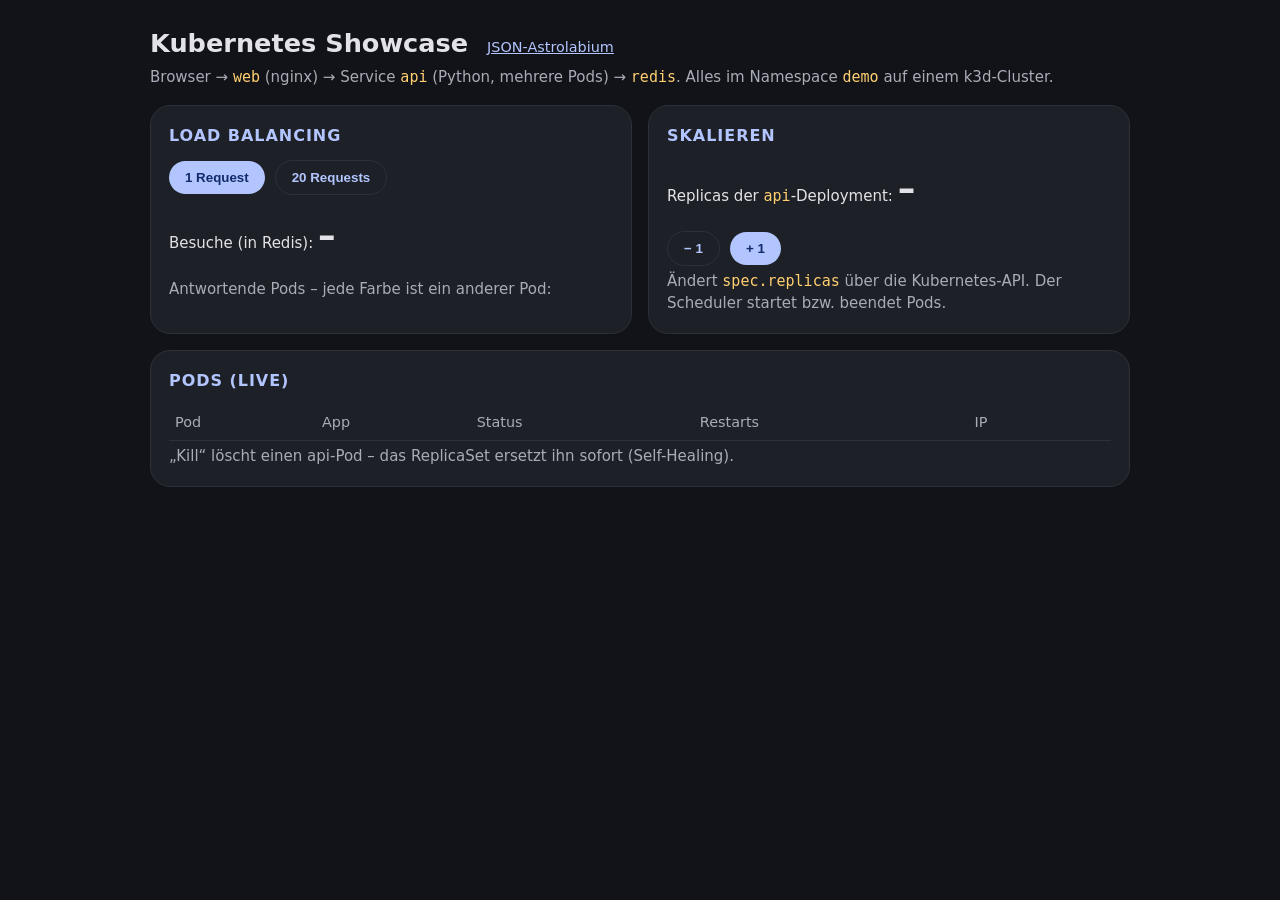
==== k8s/web/index.html @ a0110c1b "JSON-Astrolabium, plain-language docs and live deployment to k8s.celox.io - tree.html: JSON trees wi" ====
<!doctype html>
<html lang="de"><head><meta charset="utf-8"><meta name="viewport" content="width=device-width,initial-scale=1">
<title>K8s Showcase</title>
<link rel="icon" href="data:,">
<style>
:root{--bg:#111318;--card:#1d2026;--line:#2c3038;--text:#e3e2e9;--mut:#a9acb7;--pri:#b3c5ff;--ok:#7dd99b;--warn:#ffcf70;--bad:#ff8a80}
*{box-sizing:border-box}body{margin:0;background:var(--bg);color:var(--text);font:15px/1.5 system-ui,sans-serif;padding:24px 16px}
main{max-width:980px;margin:0 auto;display:grid;gap:16px}
h1{margin:0;font-size:1.6rem}p.sub{margin:4px 0 0;color:var(--mut)}
.card{background:var(--card);border:1px solid var(--line);border-radius:20px;padding:18px}
.card h2{margin:0 0 12px;font-size:1rem;color:var(--pri);text-transform:uppercase;letter-spacing:.06em}
.row{display:flex;gap:10px;flex-wrap:wrap;align-items:center}
button{background:var(--pri);color:#102a6b;border:0;border-radius:999px;padding:9px 16px;font-weight:600;cursor:pointer}
button.ghost{background:transparent;color:var(--pri);border:1px solid var(--line)}
button.kill{background:transparent;color:var(--bad);border:1px solid var(--line);padding:4px 10px;font-size:.8rem}
.big{font-size:2.2rem;font-weight:700;font-variant-numeric:tabular-nums}
table{width:100%;border-collapse:collapse;font-size:.9rem}td,th{text-align:left;padding:7px 6px;border-bottom:1px solid var(--line)}th{color:var(--mut);font-weight:500}
.dot{display:inline-block;width:9px;height:9px;border-radius:50%;margin-right:6px}
.hits{display:flex;gap:6px;flex-wrap:wrap}.hit{padding:3px 9px;border-radius:999px;font-size:.8rem;font-family:ui-monospace,monospace}
.grid2{display:grid;grid-template-columns:repeat(auto-fit,minmax(280px,1fr));gap:16px}
code{color:var(--warn)}
@media (prefers-reduced-motion:no-preference){tr{transition:opacity .3s}}
</style></head><body><main>
<header><h1>Kubernetes Showcase <a href="tree.html" style="font-size:.9rem;font-weight:500;color:var(--pri);margin-left:10px">JSON-Astrolabium</a></h1>
<p class="sub">Browser → <code>web</code> (nginx) → Service <code>api</code> (Python, mehrere Pods) → <code>redis</code>. Alles im Namespace <code>demo</code> auf einem k3d-Cluster.</p></header>

<div class="grid2">
<section class="card"><h2>Load Balancing</h2>
<div class="row"><button id="hello">1 Request</button><button class="ghost" id="burst">20 Requests</button></div>
<p>Besuche (in Redis): <span class="big" id="visits">–</span></p>
<p class="sub">Antwortende Pods – jede Farbe ist ein anderer Pod:</p><div class="hits" id="hits"></div></section>

<section class="card"><h2>Skalieren</h2>
<p>Replicas der <code>api</code>-Deployment: <span class="big" id="rep">–</span></p>
<div class="row"><button class="ghost" data-d="-1">− 1</button><button data-d="1">+ 1</button></div>
<p class="sub">Ändert <code>spec.replicas</code> über die Kubernetes-API. Der Scheduler startet bzw. beendet Pods.</p></section>
</div>

<section class="card"><h2>Pods (live)</h2>
<table><thead><tr><th>Pod</th><th>App</th><th>Status</th><th>Restarts</th><th>IP</th><th></th></tr></thead><tbody id="pods"></tbody></table>
<p class="sub">„Kill“ löscht einen api-Pod – das ReplicaSet ersetzt ihn sofort (Self-Healing).</p></section>
</main>
<script src="app.js"></script></body></html>
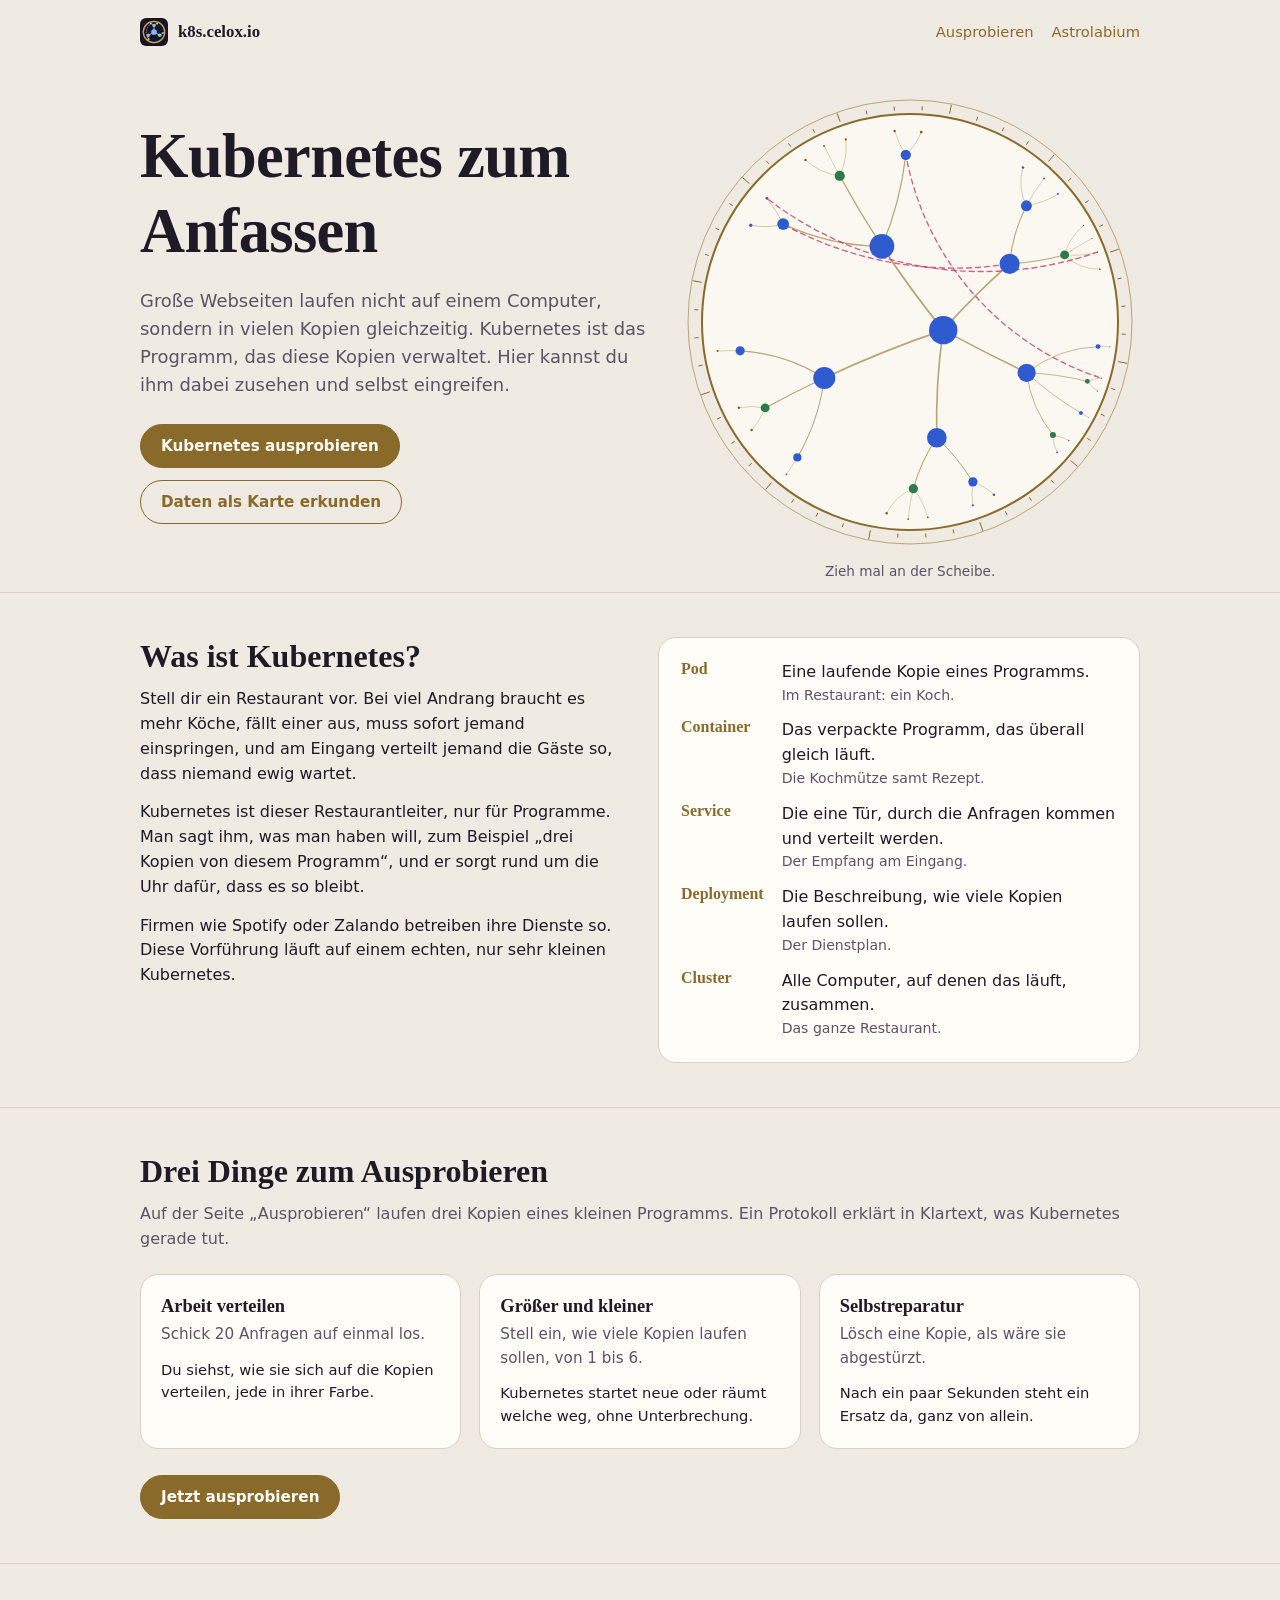
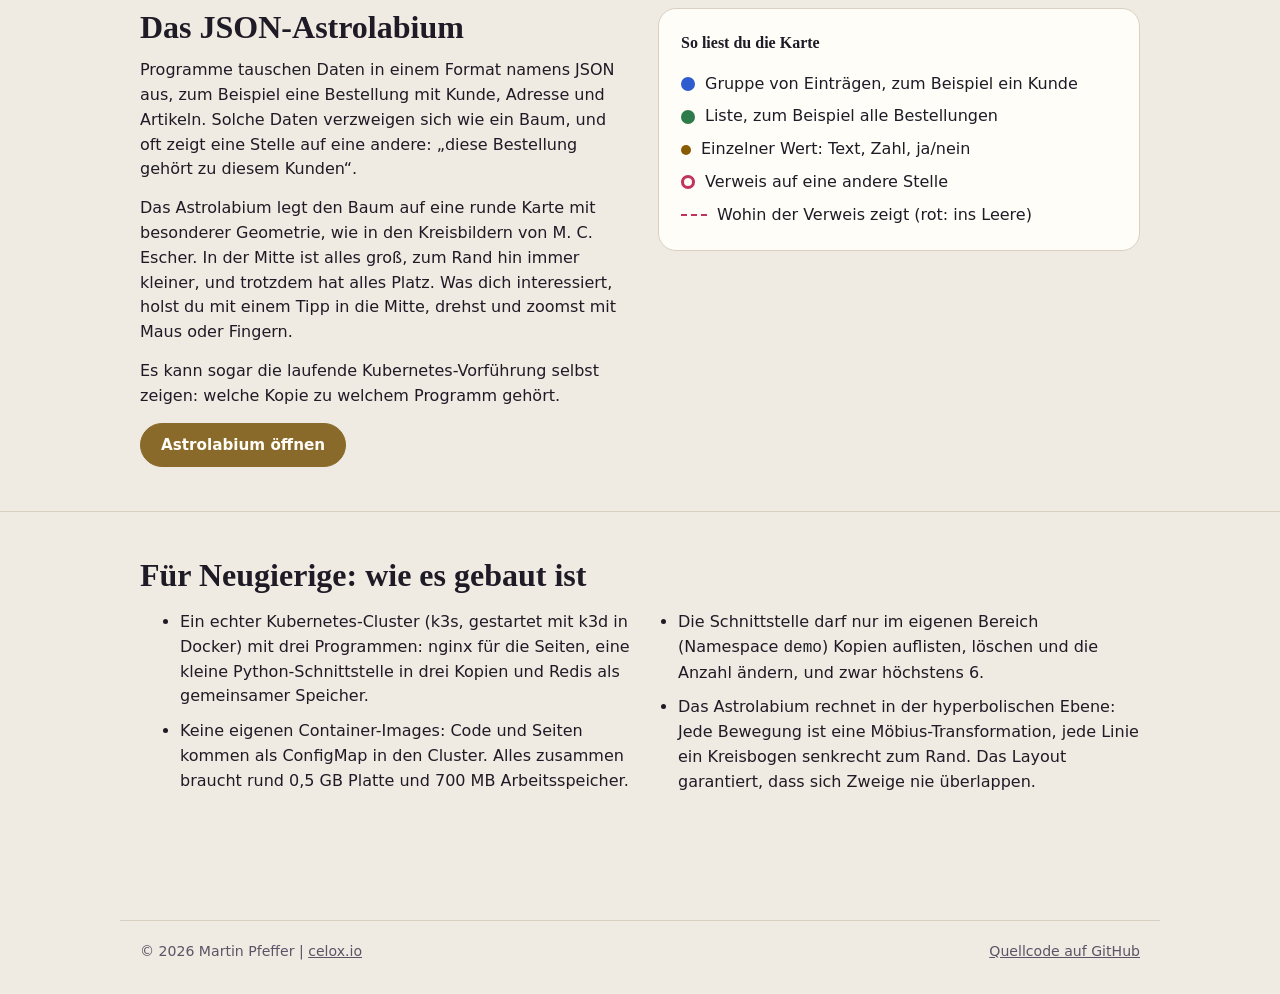
==== commit ddb6ec95: "Landing page, plain-language UI, favicon and Open Graph image - / is now an explanatory landing page" ====
--- a/k8s/web/index.html
+++ b/k8s/web/index.html
@@ -1,43 +1,152 @@
 <!doctype html>
 <html lang="de"><head><meta charset="utf-8"><meta name="viewport" content="width=device-width,initial-scale=1">
-<title>K8s Showcase</title>
-<link rel="icon" href="data:,">
+<title>Kubernetes zum Anfassen</title>
+<meta name="description" content="Zwei Vorführungen zum Ausprobieren: wie Kubernetes Programme verteilt, vergrößert und repariert, und wie man Datenstrukturen auf einer drehbaren Karte erkundet.">
+<meta name="robots" content="noindex, nofollow">
+<link rel="icon" href="favicon.svg" type="image/svg+xml"><link rel="icon" href="favicon-32.png" sizes="32x32"><link rel="apple-touch-icon" href="apple-touch-icon.png">
+<meta name="theme-color" content="#181522">
+<meta property="og:type" content="website">
+<meta property="og:url" content="https://k8s.celox.io/">
+<meta property="og:title" content="Kubernetes zum Anfassen">
+<meta property="og:description" content="Programme verteilen, vergrößern und reparieren lassen – live ausprobieren. Dazu: JSON-Daten als drehbare hyperbolische Karte.">
+<meta property="og:image" content="https://k8s.celox.io/og.jpg">
+<meta property="og:image:width" content="1200"><meta property="og:image:height" content="630">
+<meta property="og:image:alt" content="Eine nachtblaue Scheibe mit Messingring, auf der sich ein verzweigter Baum zum Rand hin verkleinert. Daneben der Titel Kubernetes zum Anfassen.">
+<meta property="og:locale" content="de_DE">
+<meta name="twitter:card" content="summary_large_image">
+<meta name="twitter:title" content="Kubernetes zum Anfassen">
+<meta name="twitter:description" content="Programme verteilen, vergrößern und reparieren lassen – live ausprobieren.">
+<meta name="twitter:image" content="https://k8s.celox.io/og.jpg">
+<link rel="stylesheet" href="site.css">
 <style>
-:root{--bg:#111318;--card:#1d2026;--line:#2c3038;--text:#e3e2e9;--mut:#a9acb7;--pri:#b3c5ff;--ok:#7dd99b;--warn:#ffcf70;--bad:#ff8a80}
-*{box-sizing:border-box}body{margin:0;background:var(--bg);color:var(--text);font:15px/1.5 system-ui,sans-serif;padding:24px 16px}
-main{max-width:980px;margin:0 auto;display:grid;gap:16px}
-h1{margin:0;font-size:1.6rem}p.sub{margin:4px 0 0;color:var(--mut)}
-.card{background:var(--card);border:1px solid var(--line);border-radius:20px;padding:18px}
-.card h2{margin:0 0 12px;font-size:1rem;color:var(--pri);text-transform:uppercase;letter-spacing:.06em}
-.row{display:flex;gap:10px;flex-wrap:wrap;align-items:center}
-button{background:var(--pri);color:#102a6b;border:0;border-radius:999px;padding:9px 16px;font-weight:600;cursor:pointer}
-button.ghost{background:transparent;color:var(--pri);border:1px solid var(--line)}
-button.kill{background:transparent;color:var(--bad);border:1px solid var(--line);padding:4px 10px;font-size:.8rem}
-.big{font-size:2.2rem;font-weight:700;font-variant-numeric:tabular-nums}
-table{width:100%;border-collapse:collapse;font-size:.9rem}td,th{text-align:left;padding:7px 6px;border-bottom:1px solid var(--line)}th{color:var(--mut);font-weight:500}
-.dot{display:inline-block;width:9px;height:9px;border-radius:50%;margin-right:6px}
-.hits{display:flex;gap:6px;flex-wrap:wrap}.hit{padding:3px 9px;border-radius:999px;font-size:.8rem;font-family:ui-monospace,monospace}
-.grid2{display:grid;grid-template-columns:repeat(auto-fit,minmax(280px,1fr));gap:16px}
-code{color:var(--warn)}
-@media (prefers-reduced-motion:no-preference){tr{transition:opacity .3s}}
-</style></head><body><main>
-<header><h1>Kubernetes Showcase <a href="tree.html" style="font-size:.9rem;font-weight:500;color:var(--pri);margin-left:10px">JSON-Astrolabium</a></h1>
-<p class="sub">Browser → <code>web</code> (nginx) → Service <code>api</code> (Python, mehrere Pods) → <code>redis</code>. Alles im Namespace <code>demo</code> auf einem k3d-Cluster.</p></header>
+.wrap{max-width:1040px;margin:0 auto;padding:0 20px}
+.bar{display:flex;justify-content:space-between;align-items:center;padding:18px 0;gap:16px}
+.mark{display:flex;align-items:center;gap:10px;font:600 1.05rem var(--serif);color:var(--ink);text-decoration:none}
+.mark img{width:28px;height:28px}
+.bar nav{display:flex;gap:18px;font-size:.92rem}.bar nav a{text-decoration:none}
+.hero{display:grid;grid-template-columns:1.05fr .95fr;gap:32px;align-items:center;padding:28px 0 40px}
+.hero h1{font-size:clamp(2.3rem,6vw,3.9rem);letter-spacing:-.01em}
+.hero p{font-size:1.12rem;color:var(--ink-mut);max-width:34em;margin:18px 0 26px}
+.ctas{display:flex;flex-wrap:wrap;gap:12px}
+.stage{position:relative;aspect-ratio:1;width:100%;max-width:460px;justify-self:center}
+#disk{width:100%;height:100%;touch-action:none;cursor:grab;display:block}
+#disk:active{cursor:grabbing}
+.stage figcaption{position:absolute;left:0;right:0;bottom:-30px;text-align:center;font-size:.85rem;color:var(--ink-mut)}
+section{padding:44px 0;border-top:1px solid var(--line)}
+section h2{font-size:clamp(1.5rem,3.4vw,2rem);margin-bottom:12px}
+.two{display:grid;grid-template-columns:1fr 1fr;gap:36px;align-items:start}
+.prose p{margin:0 0 14px;max-width:36em}
+.gloss{display:grid;grid-template-columns:auto 1fr;gap:12px 18px;margin:0;padding:22px;background:var(--card);border:1px solid var(--line);border-radius:18px}
+.gloss dt{font:600 1rem var(--serif);color:var(--brass)}
+.gloss dd{margin:0;color:var(--ink)}
+.gloss dd small{display:block;color:var(--ink-mut);font-size:.88rem}
+.tries{display:grid;grid-template-columns:repeat(3,1fr);gap:18px;margin:22px 0 26px}
+.try{padding:20px;border:1px solid var(--line);border-radius:18px;background:var(--card)}
+.try h3{font-size:1.15rem;margin-bottom:6px}
+.try p{margin:0;color:var(--ink-mut);font-size:.95rem}
+.try .see{display:block;margin-top:12px;color:var(--ink);font-size:.92rem}
+.legend{list-style:none;margin:16px 0 0;padding:0;display:grid;gap:8px}
+.legend li{display:flex;gap:10px;align-items:center}
+.sw{width:14px;height:14px;border-radius:50%;flex:none}
+.sw.ring{background:none;border:3px solid var(--ref)}
+.sw.dash{width:26px;height:0;border-radius:0;border-top:2px dashed var(--ref)}
+.tech{columns:2 280px;column-gap:36px}
+.tech li{margin:0 0 10px;break-inside:avoid}
+@media (max-width:820px){
+  .hero{grid-template-columns:1fr;padding-top:8px}
+  .stage{max-width:340px;margin-bottom:28px}
+  .two{grid-template-columns:1fr}
+  .tries{grid-template-columns:1fr}
+}
+</style></head><body>
+<div class="wrap">
+  <header class="bar">
+    <a class="mark" href="./"><img src="favicon.svg" alt="">k8s.celox.io</a>
+    <nav><a href="cluster.html">Ausprobieren</a><a href="tree.html">Astrolabium</a></nav>
+  </header>
 
-<div class="grid2">
-<section class="card"><h2>Load Balancing</h2>
-<div class="row"><button id="hello">1 Request</button><button class="ghost" id="burst">20 Requests</button></div>
-<p>Besuche (in Redis): <span class="big" id="visits">–</span></p>
-<p class="sub">Antwortende Pods – jede Farbe ist ein anderer Pod:</p><div class="hits" id="hits"></div></section>
-
-<section class="card"><h2>Skalieren</h2>
-<p>Replicas der <code>api</code>-Deployment: <span class="big" id="rep">–</span></p>
-<div class="row"><button class="ghost" data-d="-1">− 1</button><button data-d="1">+ 1</button></div>
-<p class="sub">Ändert <code>spec.replicas</code> über die Kubernetes-API. Der Scheduler startet bzw. beendet Pods.</p></section>
+  <div class="hero">
+    <div>
+      <h1>Kubernetes zum Anfassen</h1>
+      <p>Große Webseiten laufen nicht auf einem Computer, sondern in vielen Kopien gleichzeitig. Kubernetes ist das Programm, das diese Kopien verwaltet. Hier kannst du ihm dabei zusehen und selbst eingreifen.</p>
+      <div class="ctas">
+        <a class="btn" href="cluster.html">Kubernetes ausprobieren</a>
+        <a class="btn ghost" href="tree.html">Daten als Karte erkunden</a>
+      </div>
+    </div>
+    <figure class="stage" style="margin:0">
+      <canvas id="disk" aria-label="Kleine Vorschau des JSON-Astrolabiums. Mit Maus oder Finger ziehen verschiebt die Karte."></canvas>
+      <figcaption>Zieh mal an der Scheibe.</figcaption>
+    </figure>
+  </div>
 </div>
 
-<section class="card"><h2>Pods (live)</h2>
-<table><thead><tr><th>Pod</th><th>App</th><th>Status</th><th>Restarts</th><th>IP</th><th></th></tr></thead><tbody id="pods"></tbody></table>
-<p class="sub">„Kill“ löscht einen api-Pod – das ReplicaSet ersetzt ihn sofort (Self-Healing).</p></section>
-</main>
-<script src="app.js"></script></body></html>
+<section>
+  <div class="wrap two">
+    <div class="prose">
+      <h2>Was ist Kubernetes?</h2>
+      <p>Stell dir ein Restaurant vor. Bei viel Andrang braucht es mehr Köche, fällt einer aus, muss sofort jemand einspringen, und am Eingang verteilt jemand die Gäste so, dass niemand ewig wartet.</p>
+      <p>Kubernetes ist dieser Restaurantleiter, nur für Programme. Man sagt ihm, was man haben will, zum Beispiel „drei Kopien von diesem Programm“, und er sorgt rund um die Uhr dafür, dass es so bleibt.</p>
+      <p>Firmen wie Spotify oder Zalando betreiben ihre Dienste so. Diese Vorführung läuft auf einem echten, nur sehr kleinen Kubernetes.</p>
+    </div>
+    <dl class="gloss">
+      <dt>Pod</dt><dd>Eine laufende Kopie eines Programms.<small>Im Restaurant: ein Koch.</small></dd>
+      <dt>Container</dt><dd>Das verpackte Programm, das überall gleich läuft.<small>Die Kochmütze samt Rezept.</small></dd>
+      <dt>Service</dt><dd>Die eine Tür, durch die Anfragen kommen und verteilt werden.<small>Der Empfang am Eingang.</small></dd>
+      <dt>Deployment</dt><dd>Die Beschreibung, wie viele Kopien laufen sollen.<small>Der Dienstplan.</small></dd>
+      <dt>Cluster</dt><dd>Alle Computer, auf denen das läuft, zusammen.<small>Das ganze Restaurant.</small></dd>
+    </dl>
+  </div>
+</section>
+
+<section>
+  <div class="wrap">
+    <h2>Drei Dinge zum Ausprobieren</h2>
+    <p class="prose" style="margin:0;color:var(--ink-mut)">Auf der Seite „Ausprobieren“ laufen drei Kopien eines kleinen Programms. Ein Protokoll erklärt in Klartext, was Kubernetes gerade tut.</p>
+    <div class="tries">
+      <div class="try"><h3>Arbeit verteilen</h3><p>Schick 20 Anfragen auf einmal los.</p><span class="see">Du siehst, wie sie sich auf die Kopien verteilen, jede in ihrer Farbe.</span></div>
+      <div class="try"><h3>Größer und kleiner</h3><p>Stell ein, wie viele Kopien laufen sollen, von 1 bis 6.</p><span class="see">Kubernetes startet neue oder räumt welche weg, ohne Unterbrechung.</span></div>
+      <div class="try"><h3>Selbstreparatur</h3><p>Lösch eine Kopie, als wäre sie abgestürzt.</p><span class="see">Nach ein paar Sekunden steht ein Ersatz da, ganz von allein.</span></div>
+    </div>
+    <a class="btn" href="cluster.html">Jetzt ausprobieren</a>
+  </div>
+</section>
+
+<section>
+  <div class="wrap two">
+    <div class="prose">
+      <h2>Das JSON-Astrolabium</h2>
+      <p>Programme tauschen Daten in einem Format namens JSON aus, zum Beispiel eine Bestellung mit Kunde, Adresse und Artikeln. Solche Daten verzweigen sich wie ein Baum, und oft zeigt eine Stelle auf eine andere: „diese Bestellung gehört zu diesem Kunden“.</p>
+      <p>Das Astrolabium legt den Baum auf eine runde Karte mit besonderer Geometrie, wie in den Kreisbildern von M. C. Escher. In der Mitte ist alles groß, zum Rand hin immer kleiner, und trotzdem hat alles Platz. Was dich interessiert, holst du mit einem Tipp in die Mitte, drehst und zoomst mit Maus oder Fingern.</p>
+      <p>Es kann sogar die laufende Kubernetes-Vorführung selbst zeigen: welche Kopie zu welchem Programm gehört.</p>
+      <a class="btn" href="tree.html">Astrolabium öffnen</a>
+    </div>
+    <div class="gloss" style="display:block">
+      <b style="font-family:var(--serif)">So liest du die Karte</b>
+      <ul class="legend">
+        <li><span class="sw" style="background:var(--pod1)"></span>Gruppe von Einträgen, zum Beispiel ein Kunde</li>
+        <li><span class="sw" style="background:var(--pod2)"></span>Liste, zum Beispiel alle Bestellungen</li>
+        <li><span class="sw" style="background:var(--pod3);width:10px;height:10px"></span>Einzelner Wert: Text, Zahl, ja/nein</li>
+        <li><span class="sw ring"></span>Verweis auf eine andere Stelle</li>
+        <li><span class="sw dash"></span>Wohin der Verweis zeigt (rot: ins Leere)</li>
+      </ul>
+    </div>
+  </div>
+</section>
+
+<section>
+  <div class="wrap">
+    <h2>Für Neugierige: wie es gebaut ist</h2>
+    <ul class="tech prose">
+      <li>Ein echter Kubernetes-Cluster (k3s, gestartet mit k3d in Docker) mit drei Programmen: nginx für die Seiten, eine kleine Python-Schnittstelle in drei Kopien und Redis als gemeinsamer Speicher.</li>
+      <li>Keine eigenen Container-Images: Code und Seiten kommen als ConfigMap in den Cluster. Alles zusammen braucht rund 0,5 GB Platte und 700 MB Arbeitsspeicher.</li>
+      <li>Die Schnittstelle darf nur im eigenen Bereich (Namespace <code>demo</code>) Kopien auflisten, löschen und die Anzahl ändern, und zwar höchstens 6.</li>
+      <li>Das Astrolabium rechnet in der hyperbolischen Ebene: Jede Bewegung ist eine Möbius-Transformation, jede Linie ein Kreisbogen senkrecht zum Rand. Das Layout garantiert, dass sich Zweige nie überlappen.</li>
+    </ul>
+  </div>
+</section>
+
+<footer class="foot"><span>© 2026 Martin Pfeffer | <a href="https://celox.io">celox.io</a></span><a href="https://github.com/pepperonas/k8s-showcase">Quellcode auf GitHub</a></footer>
+<script src="hyper.js"></script>
+<script src="landing.js"></script>
+</body></html>
--- a/k8s/web/site.css
+++ b/k8s/web/site.css
@@ -0,0 +1,32 @@
+/* Gemeinsame Gestalt fuer Startseite und Cluster-Seite: Messing auf Nachtblau,
+   dieselben Toene wie das JSON-Astrolabium. */
+:root{
+  --plane:#181522; --disk:#0e1a2c; --card:#211d2c; --line:#3a3446;
+  --brass:#c9a45c; --brass-dim:#7d6a45; --on-brass:#1a1408;
+  --ink:#ece6d8; --ink-mut:#b5ae9f;
+  --ok:#8fd3a8; --warn:#e8c47c; --bad:#f0839a; --ref:#f0839a;
+  --pod1:#8ab4f8; --pod2:#8fd3a8; --pod3:#e8c47c; --pod4:#f0839a; --pod5:#c6a0f6; --pod6:#7fd4d8;
+  --serif:"Iowan Old Style","Palatino Linotype",Palatino,"Book Antiqua",Georgia,serif;
+  --sans:system-ui,-apple-system,"Segoe UI",Roboto,sans-serif;
+  --mono:ui-monospace,Menlo,Consolas,monospace;
+}
+@media (prefers-color-scheme:light){:root{
+  --plane:#efeae2; --disk:#fbf8f1; --card:#fffdf8; --line:#d9d0c2;
+  --brass:#8a6a2a; --brass-dim:#b9a576; --on-brass:#fffdf8;
+  --ink:#1f1b26; --ink-mut:#5a5466;
+  --ok:#2d7a4a; --warn:#8a5a00; --bad:#c2335a; --ref:#c2335a;
+  --pod1:#2f5bd0; --pod2:#2d7a4a; --pod3:#8a5a00; --pod4:#c2335a; --pod5:#6b3fb5; --pod6:#1d7680;
+}}
+*{box-sizing:border-box}
+html{-webkit-text-size-adjust:100%}
+body{margin:0;background:var(--plane);color:var(--ink);font:16px/1.55 var(--sans)}
+a{color:var(--brass)}
+h1,h2,h3{font-family:var(--serif);font-weight:600;line-height:1.2;margin:0}
+.btn{display:inline-flex;align-items:center;gap:8px;min-height:44px;padding:10px 20px;border-radius:999px;border:1px solid var(--brass);
+  background:var(--brass);color:var(--on-brass);font:600 .95rem var(--sans);text-decoration:none;cursor:pointer}
+.btn.ghost{background:transparent;color:var(--brass)}
+.btn:hover{filter:brightness(1.08)}
+button:focus-visible,a:focus-visible{outline:2px solid var(--brass);outline-offset:3px}
+.foot{max-width:1040px;margin:56px auto 0;padding:20px 20px 32px;border-top:1px solid var(--line);color:var(--ink-mut);font-size:.88rem;
+  display:flex;flex-wrap:wrap;gap:8px 24px;justify-content:space-between}
+.foot a{color:var(--ink-mut)}
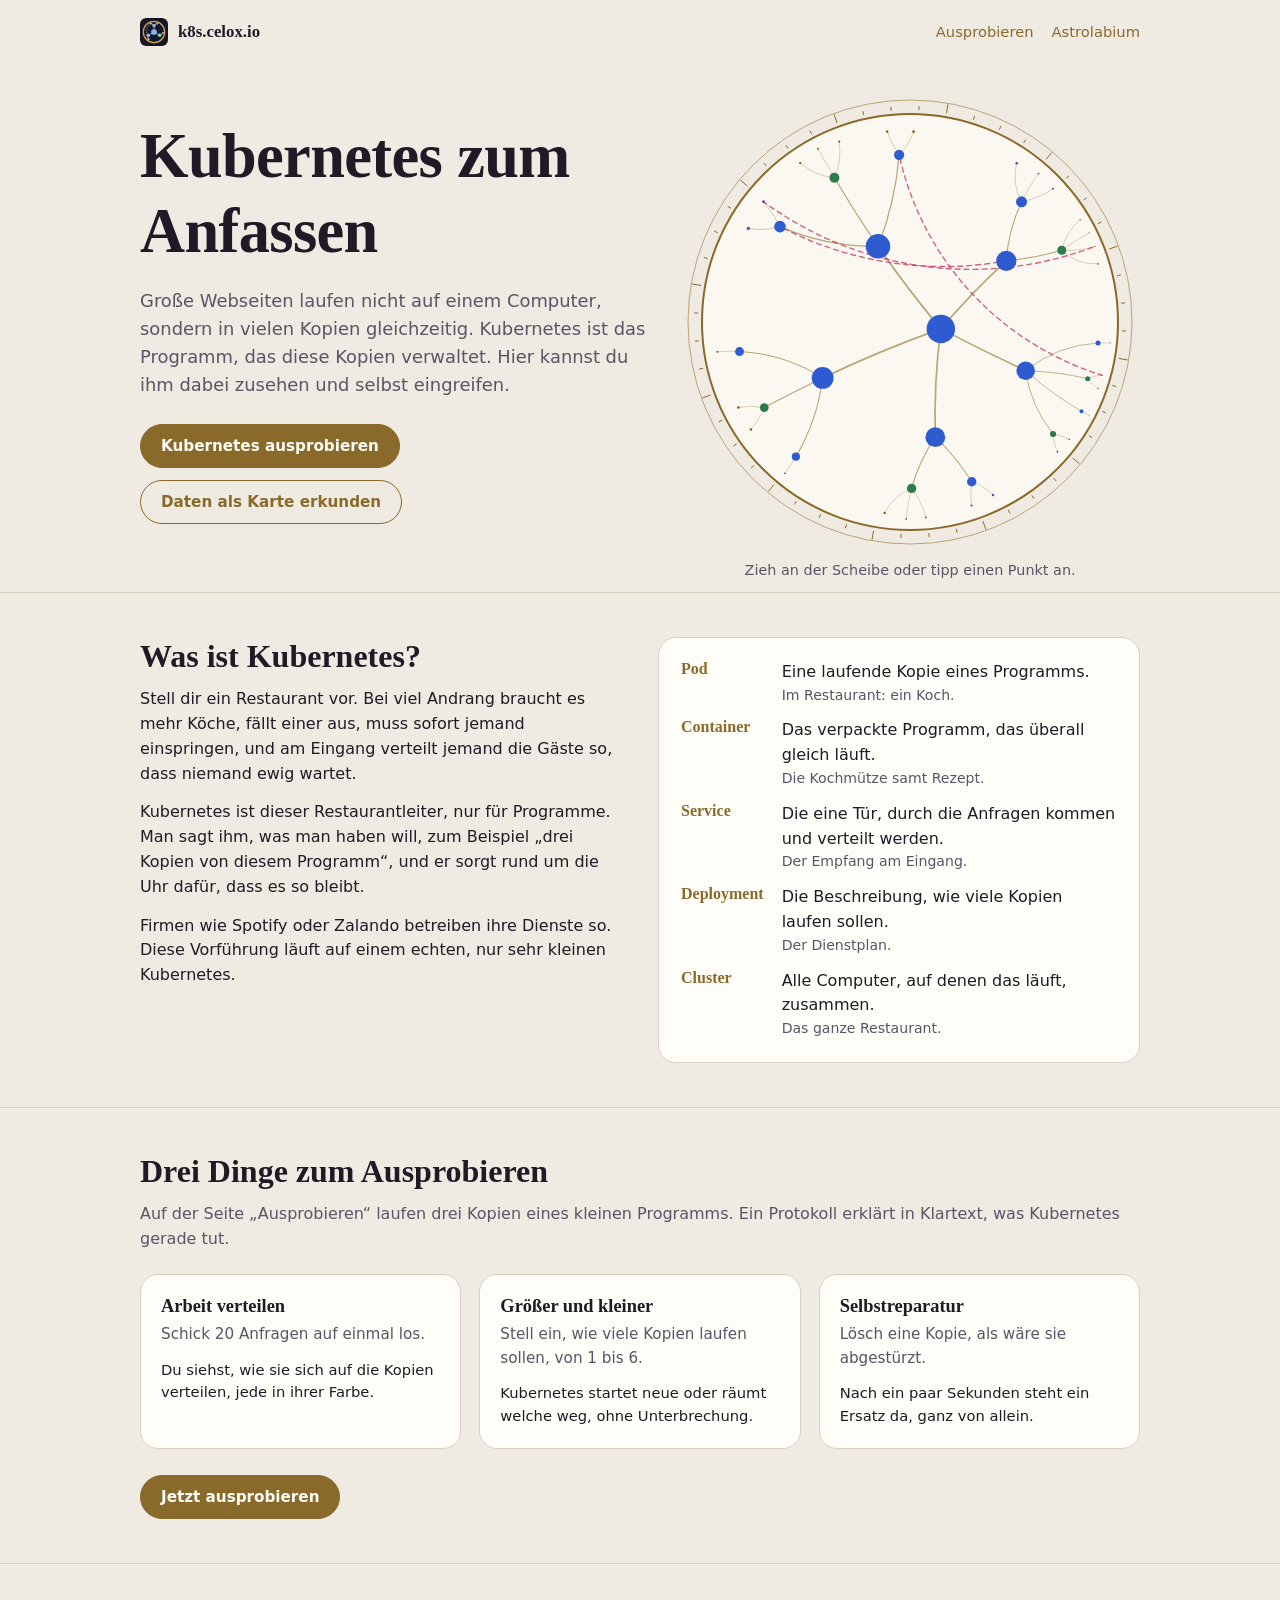
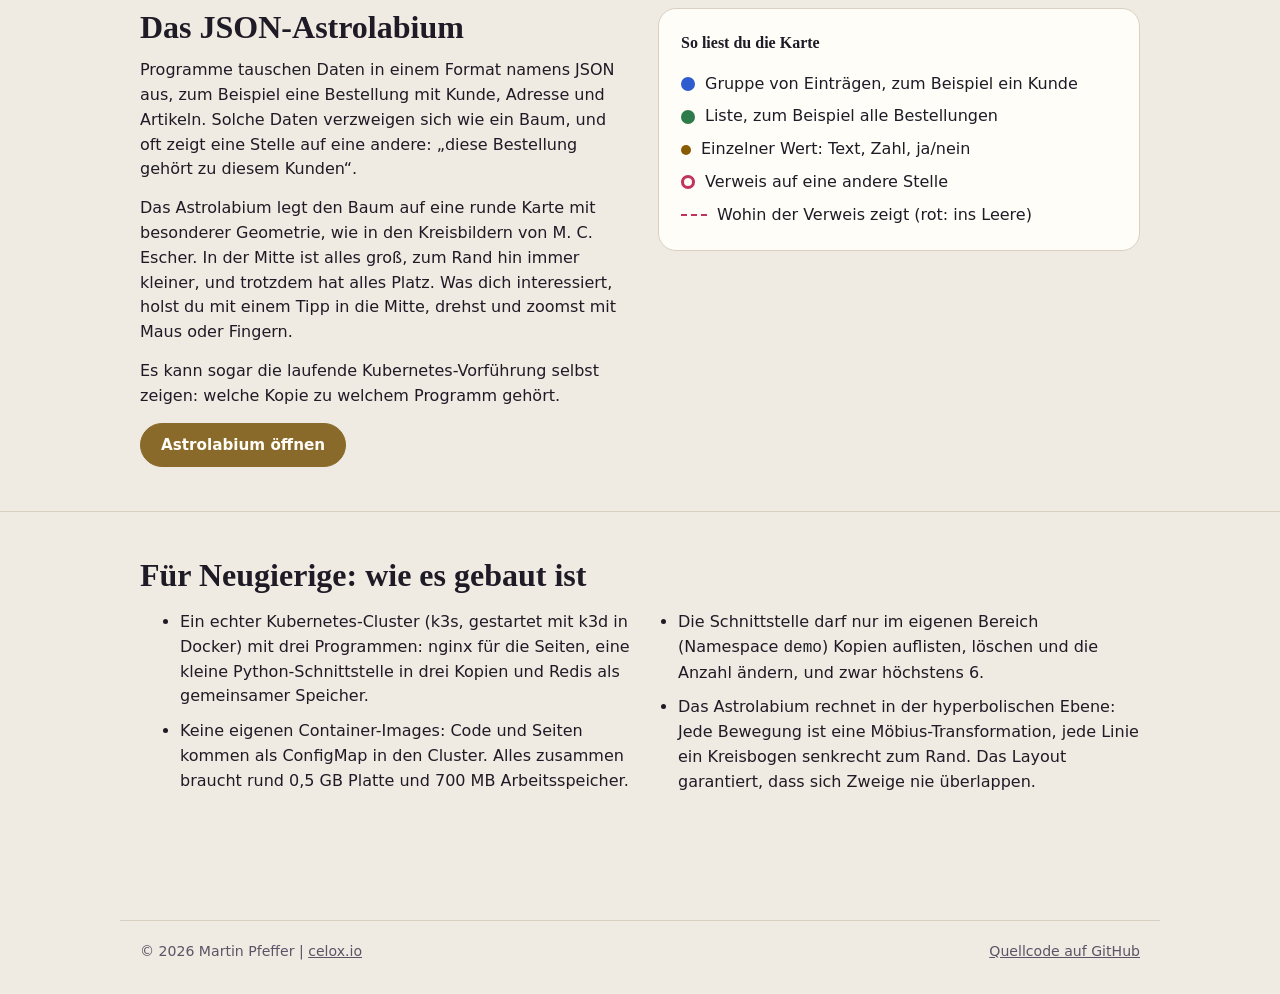
==== commit 9bf61e3a: "Astrolabium: readable labels without collisions, calmer references; interactive landing disk - label" ====
--- a/k8s/web/index.html
+++ b/k8s/web/index.html
@@ -31,7 +31,7 @@
 .stage{position:relative;aspect-ratio:1;width:100%;max-width:460px;justify-self:center}
 #disk{width:100%;height:100%;touch-action:none;cursor:grab;display:block}
 #disk:active{cursor:grabbing}
-.stage figcaption{position:absolute;left:0;right:0;bottom:-30px;text-align:center;font-size:.85rem;color:var(--ink-mut)}
+.stage figcaption{position:absolute;left:0;right:0;bottom:-30px;text-align:center;font-size:.9rem;color:var(--ink-mut);pointer-events:auto}
 section{padding:44px 0;border-top:1px solid var(--line)}
 section h2{font-size:clamp(1.5rem,3.4vw,2rem);margin-bottom:12px}
 .two{display:grid;grid-template-columns:1fr 1fr;gap:36px;align-items:start}
@@ -75,8 +75,8 @@
       </div>
     </div>
     <figure class="stage" style="margin:0">
-      <canvas id="disk" aria-label="Kleine Vorschau des JSON-Astrolabiums. Mit Maus oder Finger ziehen verschiebt die Karte."></canvas>
-      <figcaption>Zieh mal an der Scheibe.</figcaption>
+      <canvas id="disk" aria-label="Kleine Vorschau des JSON-Astrolabiums. Ziehen verschiebt die Karte, Antippen holt einen Punkt in die Mitte."></canvas>
+      <figcaption id="disk-caption">Zieh an der Scheibe oder tipp einen Punkt an.</figcaption>
     </figure>
   </div>
 </div>
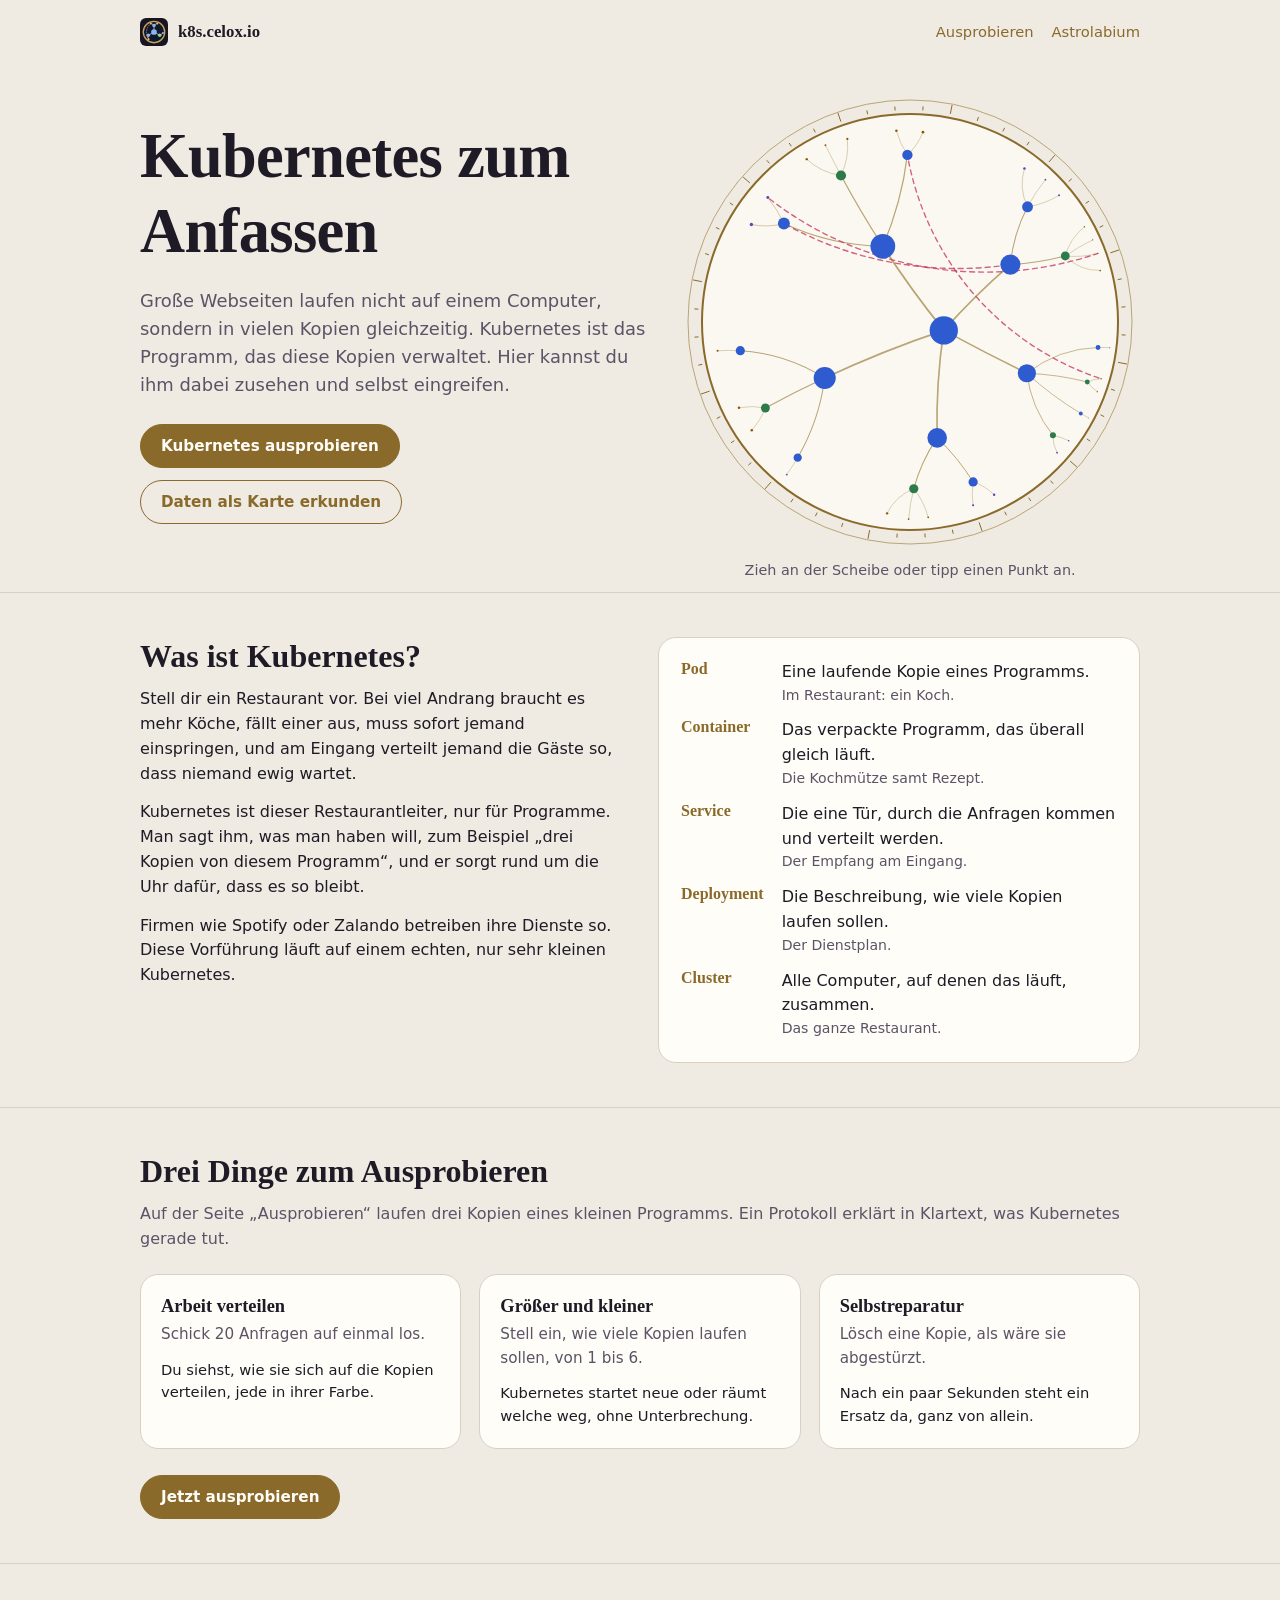
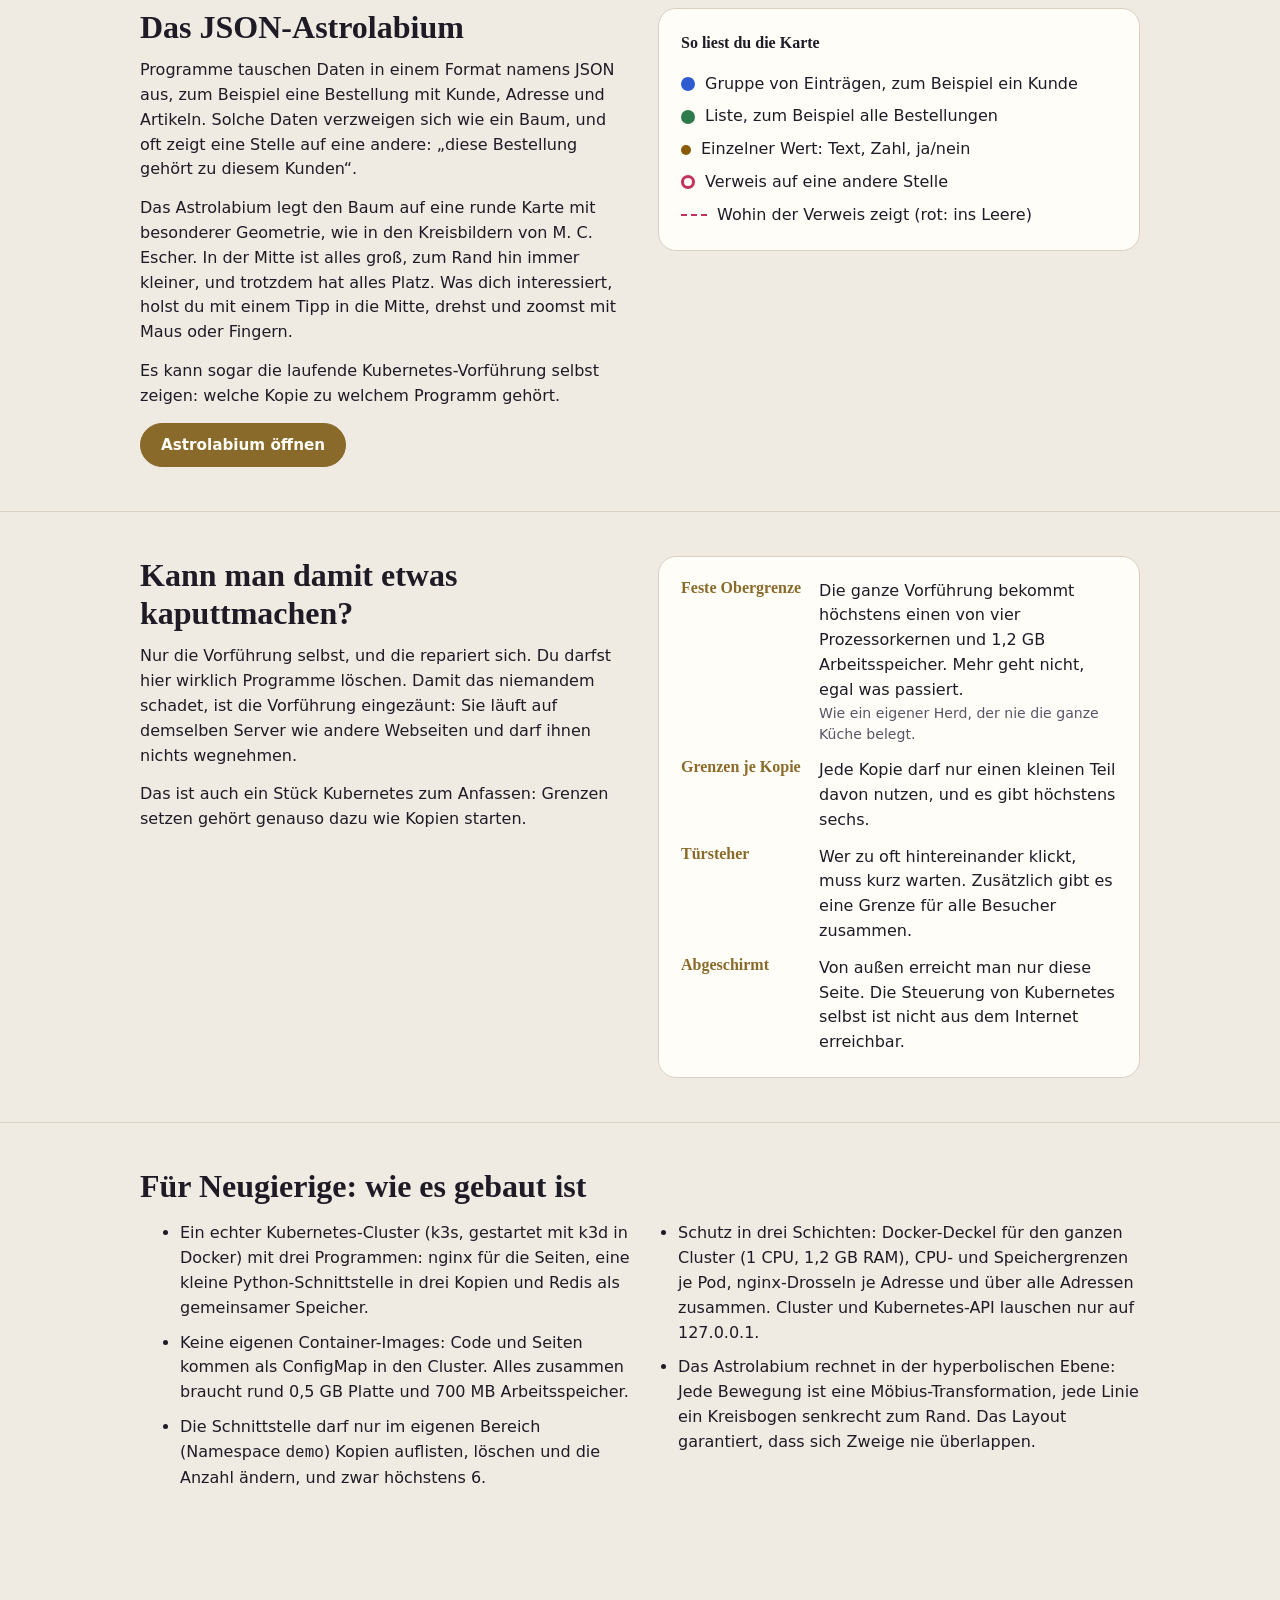
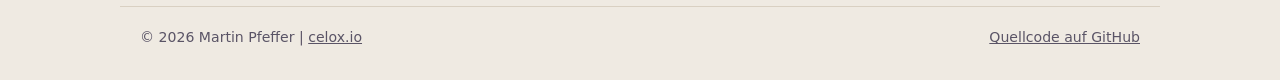
==== commit 20fb1b21: "Hard resource caps and global rate limits; explain the safeguards on the site - docker caps for the " ====
--- a/k8s/web/index.html
+++ b/k8s/web/index.html
@@ -135,12 +135,29 @@
 </section>
 
 <section>
+  <div class="wrap two">
+    <div class="prose">
+      <h2>Kann man damit etwas kaputtmachen?</h2>
+      <p>Nur die Vorführung selbst, und die repariert sich. Du darfst hier wirklich Programme löschen. Damit das niemandem schadet, ist die Vorführung eingezäunt: Sie läuft auf demselben Server wie andere Webseiten und darf ihnen nichts wegnehmen.</p>
+      <p>Das ist auch ein Stück Kubernetes zum Anfassen: Grenzen setzen gehört genauso dazu wie Kopien starten.</p>
+    </div>
+    <dl class="gloss">
+      <dt>Feste Obergrenze</dt><dd>Die ganze Vorführung bekommt höchstens einen von vier Prozessorkernen und 1,2 GB Arbeitsspeicher. Mehr geht nicht, egal was passiert.<small>Wie ein eigener Herd, der nie die ganze Küche belegt.</small></dd>
+      <dt>Grenzen je Kopie</dt><dd>Jede Kopie darf nur einen kleinen Teil davon nutzen, und es gibt höchstens sechs.</dd>
+      <dt>Türsteher</dt><dd>Wer zu oft hintereinander klickt, muss kurz warten. Zusätzlich gibt es eine Grenze für alle Besucher zusammen.</dd>
+      <dt>Abgeschirmt</dt><dd>Von außen erreicht man nur diese Seite. Die Steuerung von Kubernetes selbst ist nicht aus dem Internet erreichbar.</dd>
+    </dl>
+  </div>
+</section>
+
+<section>
   <div class="wrap">
     <h2>Für Neugierige: wie es gebaut ist</h2>
     <ul class="tech prose">
       <li>Ein echter Kubernetes-Cluster (k3s, gestartet mit k3d in Docker) mit drei Programmen: nginx für die Seiten, eine kleine Python-Schnittstelle in drei Kopien und Redis als gemeinsamer Speicher.</li>
       <li>Keine eigenen Container-Images: Code und Seiten kommen als ConfigMap in den Cluster. Alles zusammen braucht rund 0,5 GB Platte und 700 MB Arbeitsspeicher.</li>
       <li>Die Schnittstelle darf nur im eigenen Bereich (Namespace <code>demo</code>) Kopien auflisten, löschen und die Anzahl ändern, und zwar höchstens 6.</li>
+      <li>Schutz in drei Schichten: Docker-Deckel für den ganzen Cluster (1 CPU, 1,2 GB RAM), CPU- und Speichergrenzen je Pod, nginx-Drosseln je Adresse und über alle Adressen zusammen. Cluster und Kubernetes-API lauschen nur auf 127.0.0.1.</li>
       <li>Das Astrolabium rechnet in der hyperbolischen Ebene: Jede Bewegung ist eine Möbius-Transformation, jede Linie ein Kreisbogen senkrecht zum Rand. Das Layout garantiert, dass sich Zweige nie überlappen.</li>
     </ul>
   </div>
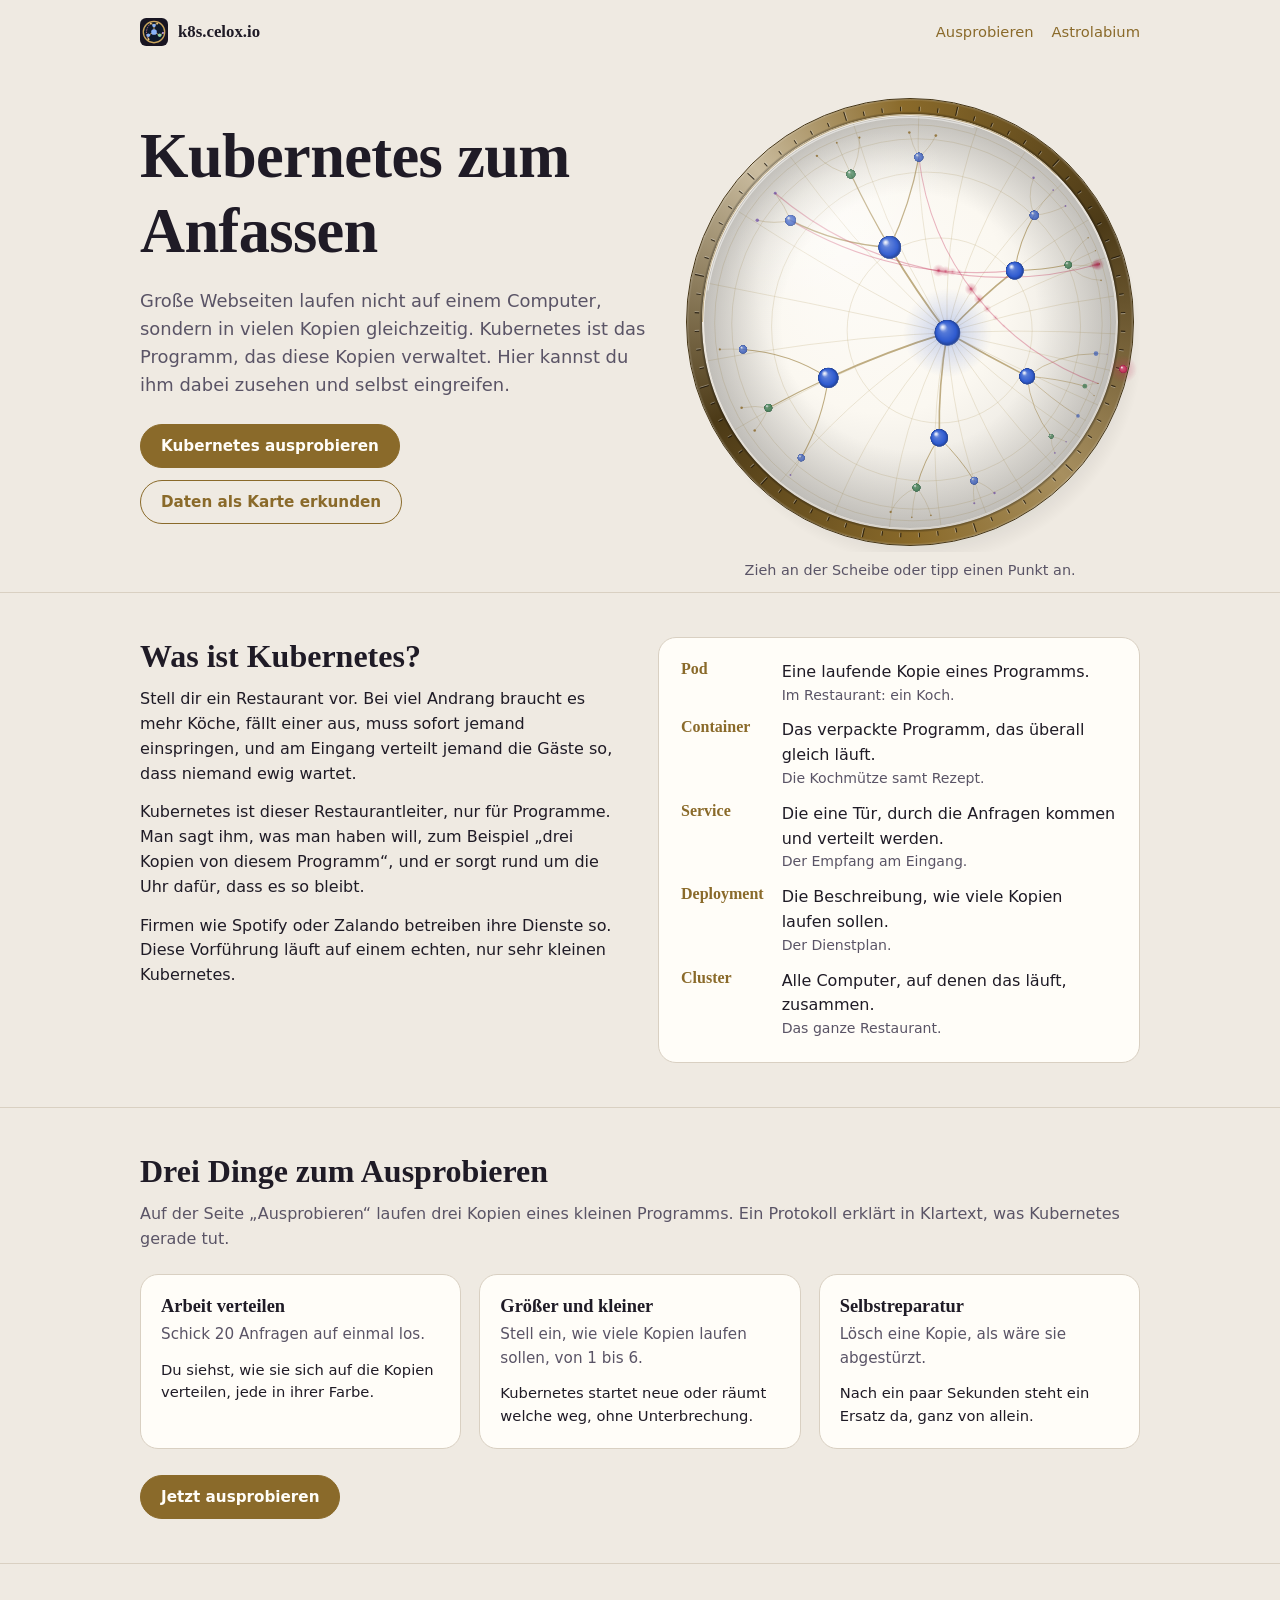
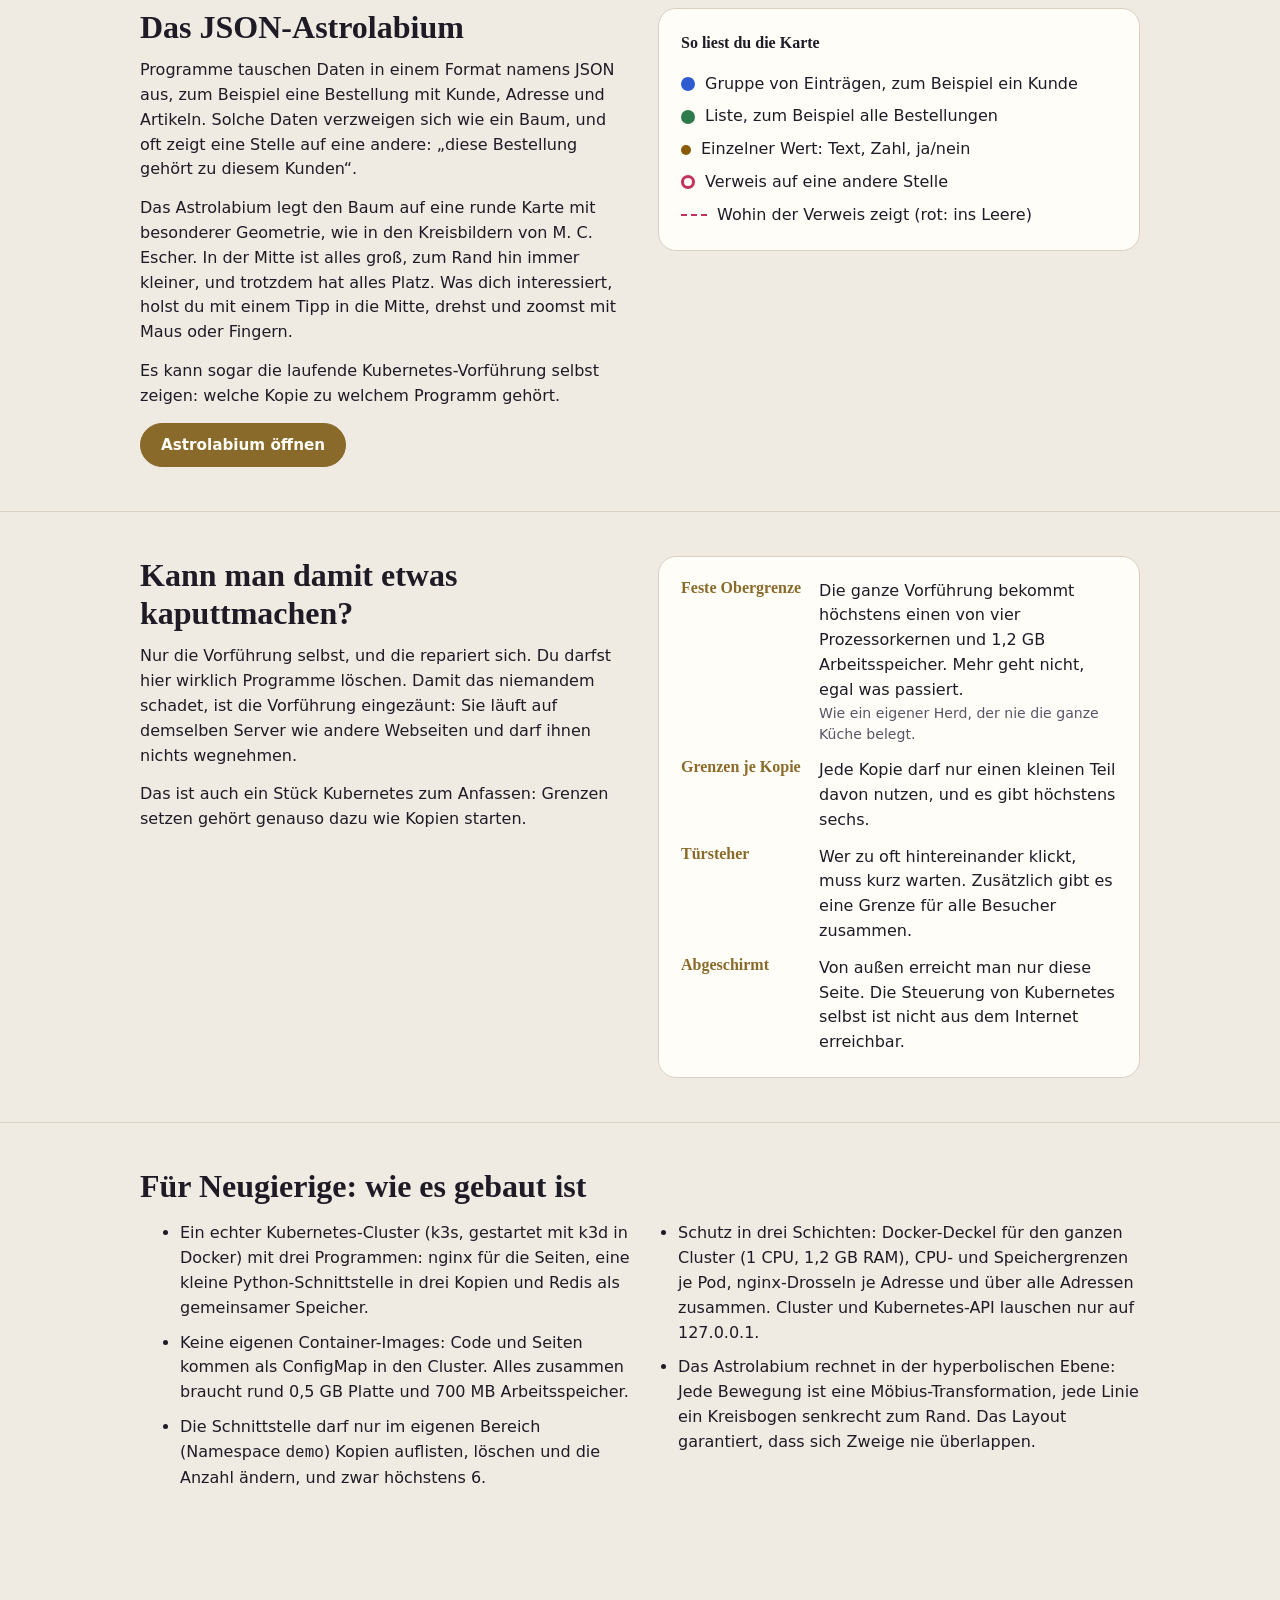
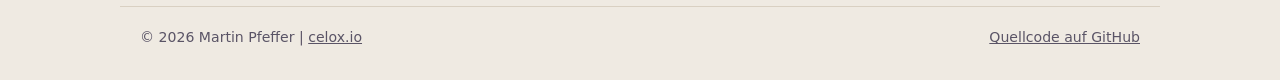
==== commit 26b0bb1a: "AAA rendering of the disc, unfolding animations, dataset explanations - orb.js: shared renderer (gla" ====
--- a/k8s/web/index.html
+++ b/k8s/web/index.html
@@ -165,5 +165,6 @@
 
 <footer class="foot"><span>© 2026 Martin Pfeffer | <a href="https://celox.io">celox.io</a></span><a href="https://github.com/pepperonas/k8s-showcase">Quellcode auf GitHub</a></footer>
 <script src="hyper.js"></script>
+<script src="orb.js"></script>
 <script src="landing.js"></script>
 </body></html>
